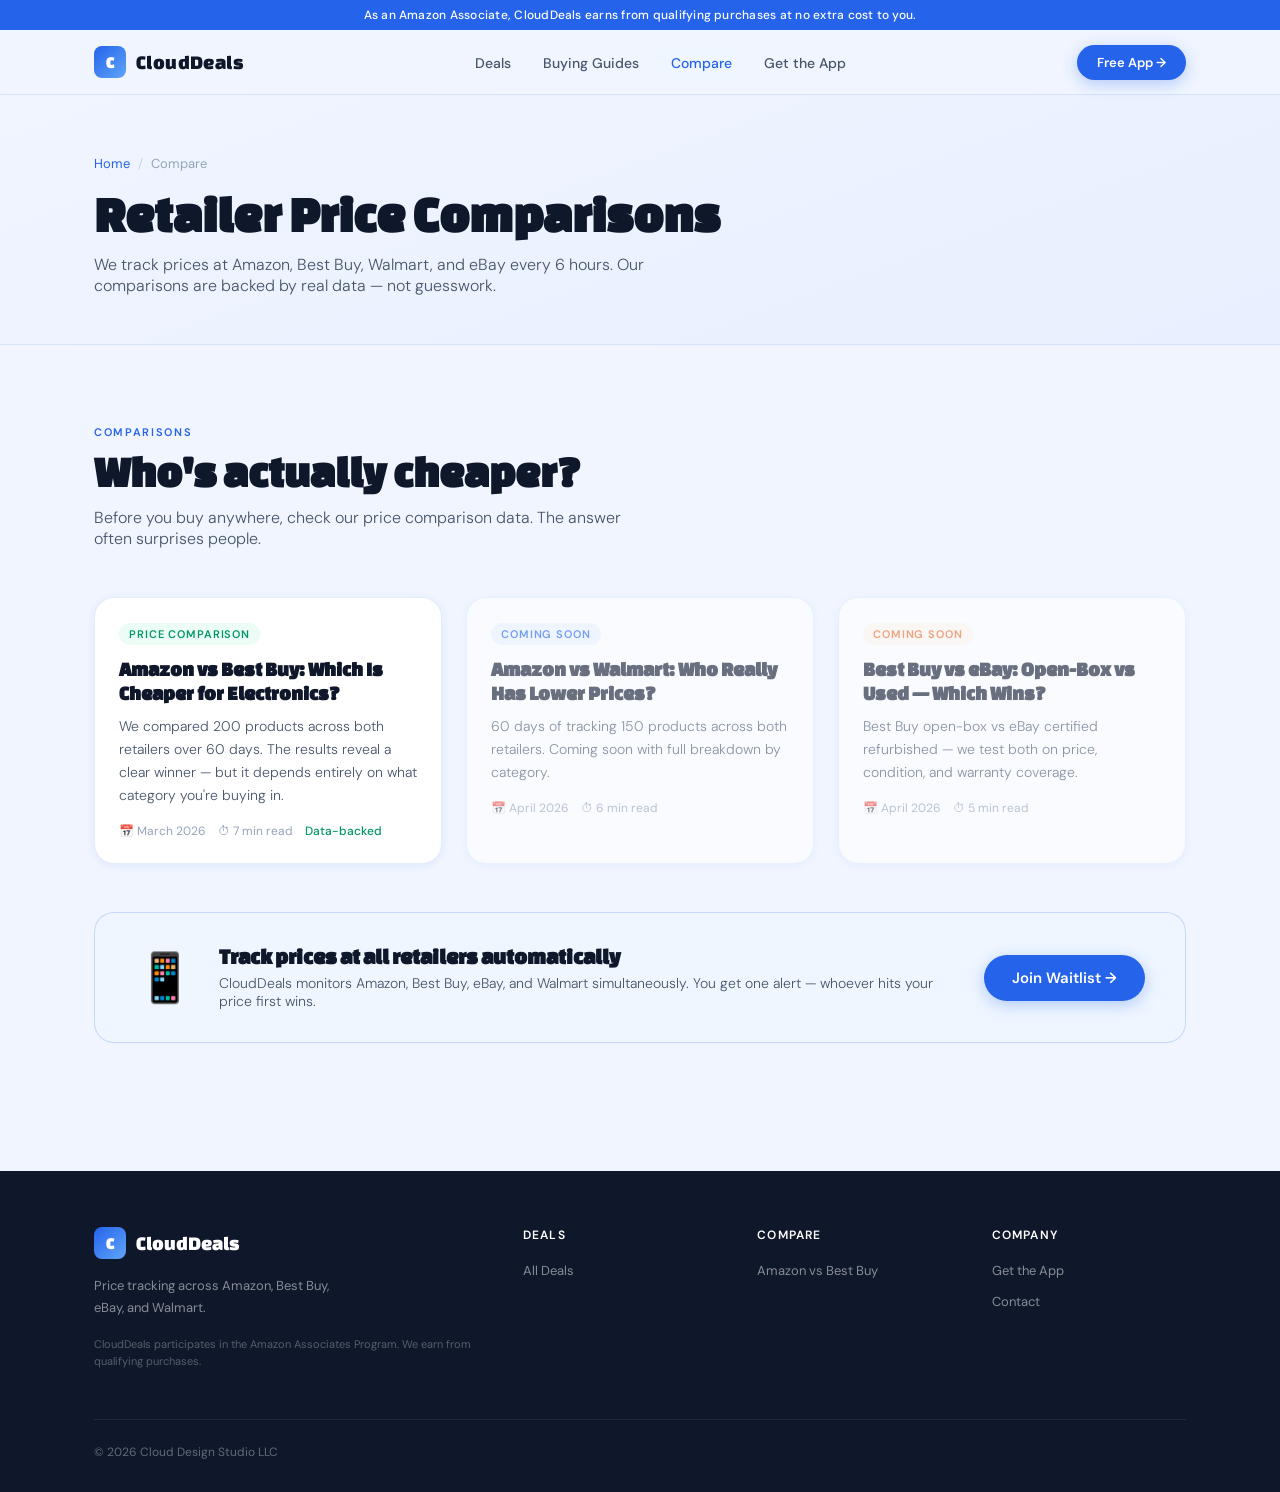
==== compare/index.html @ f7f320bc "Add initial price comparison page layout" ====
<!DOCTYPE html>
<html lang="en">
<head>
<meta charset="UTF-8">
<meta name="viewport" content="width=device-width, initial-scale=1.0">
<meta name="referrer" content="no-referrer-when-downgrade">
<title>Price Comparisons — Amazon vs Best Buy vs Walmart | CloudDeals</title>
<meta name="description" content="Data-driven price comparisons across Amazon, Best Buy, Walmart and eBay. Find out which retailer is actually cheaper for electronics, smart home, and more.">
<link rel="canonical" href="https://clouddeals.com/compare/">
<link rel="stylesheet" href="../assets/css/style.css">
<style>.reveal{opacity:0;transform:translateY(20px);transition:opacity .6s ease,transform .6s ease}.reveal.revealed{opacity:1;transform:translateY(0)}</style>
</head>
<body>
<div class="affiliate-bar">As an Amazon Associate, CloudDeals earns from qualifying purchases at no extra cost to you.</div>
<nav class="nav">
  <div class="container nav-inner">
    <a href="../" class="nav-logo"><div class="nav-logo-icon">C</div>CloudDeals</a>
    <ul class="nav-links">
      <li><a href="../deals/">Deals</a></li>
      <li><a href="../guides/">Buying Guides</a></li>
      <li><a href="../compare/" class="active">Compare</a></li>
      <li><a href="../app/">Get the App</a></li>
    </ul>
    <a href="../app/" class="btn btn-primary btn-sm">Free App →</a>
  </div>
</nav>

<div class="page-hero">
  <div class="container">
    <div class="breadcrumb"><a href="../">Home</a><span>/</span>Compare</div>
    <h1>Retailer Price Comparisons</h1>
    <p>We track prices at Amazon, Best Buy, Walmart, and eBay every 6 hours. Our comparisons are backed by real data — not guesswork.</p>
  </div>
</div>

<section class="section">
  <div class="container">
    <div class="section-header reveal">
      <div class="section-eyebrow">Comparisons</div>
      <h2 class="section-title">Who's actually cheaper?</h2>
      <p class="section-sub">Before you buy anywhere, check our price comparison data. The answer often surprises people.</p>
    </div>
    <div class="article-grid">

      <a href="amazon-vs-best-buy.html" class="article-card reveal">
        <div class="article-card-body">
          <div class="article-card-tag"><span class="tag tag-green">Price Comparison</span></div>
          <h3 class="article-card-title">Amazon vs Best Buy: Which Is Cheaper for Electronics?</h3>
          <p class="article-card-excerpt">We compared 200 products across both retailers over 60 days. The results reveal a clear winner — but it depends entirely on what category you're buying in.</p>
          <div class="article-card-meta"><span>📅 March 2026</span><span>⏱ 7 min read</span><span style="color:var(--green);font-weight:500">Data-backed</span></div>
        </div>
      </a>

      <div class="article-card reveal" style="opacity:.6;cursor:default;">
        <div class="article-card-body">
          <div class="article-card-tag"><span class="tag tag-blue">Coming Soon</span></div>
          <h3 class="article-card-title">Amazon vs Walmart: Who Really Has Lower Prices?</h3>
          <p class="article-card-excerpt">60 days of tracking 150 products across both retailers. Coming soon with full breakdown by category.</p>
          <div class="article-card-meta"><span>📅 April 2026</span><span>⏱ 6 min read</span></div>
        </div>
      </div>

      <div class="article-card reveal" style="opacity:.6;cursor:default;">
        <div class="article-card-body">
          <div class="article-card-tag"><span class="tag tag-orange">Coming Soon</span></div>
          <h3 class="article-card-title">Best Buy vs eBay: Open-Box vs Used — Which Wins?</h3>
          <p class="article-card-excerpt">Best Buy open-box vs eBay certified refurbished — we test both on price, condition, and warranty coverage.</p>
          <div class="article-card-meta"><span>📅 April 2026</span><span>⏱ 5 min read</span></div>
        </div>
      </div>

    </div>

    <div class="app-banner reveal" style="margin-top:48px;">
      <div class="app-banner-icon">📱</div>
      <div class="app-banner-text">
        <h3>Track prices at all retailers automatically</h3>
        <p>CloudDeals monitors Amazon, Best Buy, eBay, and Walmart simultaneously. You get one alert — whoever hits your price first wins.</p>
      </div>
      <a href="../app/" class="btn btn-primary">Join Waitlist →</a>
    </div>
  </div>
</section>

<footer>
  <div class="container">
    <div class="footer-grid">
      <div><div class="footer-logo"><div class="nav-logo-icon">C</div>CloudDeals</div><p class="footer-desc">Price tracking across Amazon, Best Buy, eBay, and Walmart.</p><p class="footer-disclosure">CloudDeals participates in the Amazon Associates Program. We earn from qualifying purchases.</p></div>
      <div><div class="footer-heading">Deals</div><ul class="footer-links"><li><a href="../deals/">All Deals</a></li></ul></div>
      <div><div class="footer-heading">Compare</div><ul class="footer-links"><li><a href="amazon-vs-best-buy.html">Amazon vs Best Buy</a></li></ul></div>
      <div><div class="footer-heading">Company</div><ul class="footer-links"><li><a href="../app/">Get the App</a></li><li><a href="mailto:info@cloudstudiodesign.com">Contact</a></li></ul></div>
    </div>
    <div class="footer-bottom"><span>© 2026 Cloud Design Studio LLC</span></div>
  </div>
</footer>
<script src="../assets/js/main.js"></script>
</body>
</html>
---- assets/css/style.css ----
/* ─────────────────────────────────────────────────
   CLOUDDEALS.COM  —  Global Stylesheet
   Light blue-white editorial theme
   Fonts: Changa One (display) + DM Sans (body)
───────────────────────────────────────────────── */

@import url('https://fonts.googleapis.com/css2?family=Changa+One:ital@0;1&family=DM+Sans:wght@300;400;500;600&display=swap');

:root {
  --bg:        #f0f5ff;
  --bg2:       #e8effe;
  --white:     #ffffff;
  --blue:      #2563eb;
  --blue2:     #1d4ed8;
  --blue-lt:   #eff6ff;
  --blue-mid:  #bfdbfe;
  --navy:      #0f172a;
  --slate:     #475569;
  --muted:     #94a3b8;
  --border:    rgba(37,99,235,.12);
  --border2:   rgba(37,99,235,.2);
  --green:     #059669;
  --green-lt:  #ecfdf5;
  --orange:    #ea6c2a;
  --orange-lt: #fff7ed;
  --red:       #dc2626;
  --shadow-sm: 0 2px 8px rgba(37,99,235,.08);
  --shadow-md: 0 8px 24px rgba(37,99,235,.12);
  --shadow-lg: 0 20px 60px rgba(37,99,235,.16);
  --ff-head:   'Changa One', Georgia, serif;
  --ff-body:   'DM Sans', system-ui, sans-serif;
  --radius:    12px;
  --radius-lg: 20px;
}

*, *::before, *::after { margin:0; padding:0; box-sizing:border-box; }
html { scroll-behavior:smooth; font-size:16px; }
body { font-family:var(--ff-body); background:var(--bg); color:var(--navy); overflow-x:hidden; }
img  { display:block; max-width:100%; }
a    { text-decoration:none; color:inherit; }

/* ─── UTILITY ─────────────────────────────────── */
.container { max-width:1140px; margin:0 auto; padding:0 24px; }
.section   { padding:80px 0; }
.section-sm{ padding:48px 0; }

.tag {
  display:inline-flex; align-items:center; gap:6px;
  font-family:var(--ff-body); font-size:11px; font-weight:600;
  letter-spacing:.08em; text-transform:uppercase;
  padding:4px 10px; border-radius:100px;
}
.tag-blue   { background:var(--blue-lt);  color:var(--blue); }
.tag-green  { background:var(--green-lt); color:var(--green); }
.tag-orange { background:var(--orange-lt);color:var(--orange); }

.btn {
  display:inline-flex; align-items:center; gap:8px;
  font-family:var(--ff-body); font-weight:600; font-size:15px;
  padding:13px 28px; border-radius:100px;
  border:none; cursor:pointer;
  transition:transform .15s, box-shadow .15s, background .15s;
}
.btn:hover { transform:translateY(-2px); }
.btn-primary {
  background:var(--blue); color:#fff;
  box-shadow:0 4px 16px rgba(37,99,235,.3);
}
.btn-primary:hover { background:var(--blue2); box-shadow:0 8px 24px rgba(37,99,235,.4); }
.btn-outline {
  background:transparent; color:var(--blue);
  border:1.5px solid var(--border2);
}
.btn-outline:hover { background:var(--blue-lt); border-color:var(--blue); }
.btn-sm { padding:9px 20px; font-size:13px; }

/* ─── NAV ─────────────────────────────────────── */
.nav {
  position:sticky; top:0; z-index:200;
  background:rgba(240,245,255,.92);
  backdrop-filter:blur(16px);
  border-bottom:1px solid var(--border);
}
.nav-inner {
  display:flex; align-items:center;
  justify-content:space-between;
  height:64px;
}
.nav-logo {
  display:flex; align-items:center; gap:10px;
  font-family:var(--ff-head); font-size:20px;
  color:var(--navy); letter-spacing:.02em;
}
.nav-logo-icon {
  width:32px; height:32px;
  background:linear-gradient(135deg, var(--blue), #60a5fa);
  border-radius:8px;
  display:flex; align-items:center; justify-content:center;
  font-size:16px; color:#fff; font-weight:700;
  flex-shrink:0;
}
.nav-links {
  display:flex; align-items:center; gap:4px;
  list-style:none;
}
.nav-links a {
  font-size:14px; font-weight:500; color:var(--slate);
  padding:8px 14px; border-radius:8px;
  transition:color .15s, background .15s;
}
.nav-links a:hover, .nav-links a.active {
  color:var(--blue); background:var(--blue-lt);
}
.nav-cta { margin-left:8px; }

/* ─── AFFILIATE BANNER ────────────────────────── */
.affiliate-bar {
  background:var(--blue); color:#fff;
  font-size:12px; font-weight:500;
  text-align:center; padding:7px 24px;
  letter-spacing:.02em;
}
.affiliate-bar a { color:#bfdbfe; text-decoration:underline; }

/* ─── HERO ────────────────────────────────────── */
.hero {
  padding:80px 0 60px;
  background:linear-gradient(160deg, #f0f5ff 0%, #e8effe 50%, #f0f5ff 100%);
  position:relative; overflow:hidden;
}
.hero::before {
  content:'';
  position:absolute; top:-200px; right:-200px;
  width:600px; height:600px;
  background:radial-gradient(circle, rgba(37,99,235,.08) 0%, transparent 70%);
  pointer-events:none;
}
.hero-grid {
  display:grid; grid-template-columns:1fr 1fr;
  gap:64px; align-items:center;
}
.hero-eyebrow {
  display:inline-flex; align-items:center; gap:8px;
  font-size:12px; font-weight:600;
  letter-spacing:.1em; text-transform:uppercase;
  color:var(--blue); margin-bottom:20px;
}
.hero-eyebrow::before {
  content:''; width:24px; height:2px; background:var(--blue);
}
.hero h1 {
  font-family:var(--ff-head); font-size:clamp(40px,5vw,68px);
  line-height:1.0; letter-spacing:-.01em;
  color:var(--navy); margin-bottom:20px;
}
.hero h1 em { font-style:italic; color:var(--blue); }
.hero-sub {
  font-size:17px; line-height:1.65;
  color:var(--slate); font-weight:300;
  max-width:480px; margin-bottom:36px;
}
.hero-actions { display:flex; gap:12px; flex-wrap:wrap; }
.hero-stats {
  display:flex; gap:32px; margin-top:40px;
  padding-top:32px;
  border-top:1px solid var(--border);
}
.hero-stat-num {
  font-family:var(--ff-head); font-size:28px;
  color:var(--blue); line-height:1;
}
.hero-stat-label {
  font-size:12px; color:var(--muted);
  margin-top:4px;
}

/* Hero right: deal preview */
.hero-deal-preview {
  background:var(--white);
  border-radius:var(--radius-lg);
  box-shadow:var(--shadow-lg);
  overflow:hidden;
  border:1px solid var(--border);
}
.preview-header {
  background:var(--blue); color:#fff;
  padding:14px 20px;
  display:flex; align-items:center; justify-content:space-between;
  font-size:13px; font-weight:600; letter-spacing:.04em;
}
.preview-dot { width:8px; height:8px; border-radius:50%; background:rgba(255,255,255,.5); }
.preview-dots { display:flex; gap:6px; }
.preview-item {
  display:flex; align-items:center; gap:16px;
  padding:16px 20px;
  border-bottom:1px solid var(--border);
  transition:background .15s;
}
.preview-item:last-child { border-bottom:none; }
.preview-item:hover { background:var(--blue-lt); }
.preview-img {
  width:52px; height:52px; border-radius:8px;
  background:var(--bg2);
  object-fit:contain; padding:4px;
  flex-shrink:0;
}
.preview-name {
  font-size:13px; font-weight:500; color:var(--navy);
  line-height:1.3; flex:1;
}
.preview-price {
  font-family:var(--ff-head); font-size:16px;
  color:var(--blue); white-space:nowrap;
}
.preview-tag {
  font-size:10px; color:var(--green);
  font-weight:600; white-space:nowrap;
}

/* ─── DEAL CARD ───────────────────────────────── */
.deal-grid {
  display:grid;
  grid-template-columns:repeat(auto-fill, minmax(280px,1fr));
  gap:20px;
}
.deal-card {
  background:var(--white);
  border:1px solid var(--border);
  border-radius:var(--radius-lg);
  overflow:hidden;
  display:flex; flex-direction:column;
  transition:transform .25s, box-shadow .25s, border-color .25s;
  text-decoration:none; color:inherit;
  box-shadow:var(--shadow-sm);
}
.deal-card:hover {
  transform:translateY(-5px);
  box-shadow:var(--shadow-lg);
  border-color:var(--border2);
}
.deal-card-img {
  width:100%; height:200px;
  background:var(--bg2);
  object-fit:contain; padding:20px;
  transition:transform .3s;
}
.deal-card:hover .deal-card-img { transform:scale(1.03); }
.deal-card-body { padding:20px; flex:1; display:flex; flex-direction:column; }
.deal-card-tag { margin-bottom:10px; }
.deal-card-name {
  font-size:15px; font-weight:500;
  color:var(--navy); line-height:1.4;
  flex:1; margin-bottom:12px;
}
.deal-card-retailer {
  font-size:12px; color:var(--muted);
  margin-bottom:16px;
  display:flex; align-items:center; gap:6px;
}
.deal-card-retailer::before {
  content:''; width:12px; height:2px;
  background:var(--blue); opacity:.5;
}
.deal-card-footer {
  display:flex; align-items:center;
  justify-content:space-between;
  padding-top:16px;
  border-top:1px solid var(--border);
}
.deal-price {
  font-family:var(--ff-head); font-size:24px; color:var(--blue);
}
.deal-was {
  font-size:12px; color:var(--muted);
  text-decoration:line-through; margin-left:6px;
}
.deal-btn {
  font-size:13px; font-weight:600;
  background:var(--blue); color:#fff;
  padding:9px 18px; border-radius:100px;
  transition:background .15s, transform .15s;
  white-space:nowrap;
}
.deal-card:hover .deal-btn { background:var(--blue2); transform:scale(1.03); }

/* ─── SECTION HEADER ──────────────────────────── */
.section-header { margin-bottom:48px; }
.section-eyebrow {
  font-size:11px; font-weight:600;
  letter-spacing:.15em; text-transform:uppercase;
  color:var(--blue); margin-bottom:10px;
}
.section-title {
  font-family:var(--ff-head);
  font-size:clamp(28px,3.5vw,44px);
  color:var(--navy); line-height:1.05;
}
.section-sub {
  font-size:16px; color:var(--slate);
  font-weight:300; margin-top:12px;
  max-width:560px;
}

/* ─── HOW IT WORKS ────────────────────────────── */
.hiw-steps {
  display:grid;
  grid-template-columns:repeat(3,1fr);
  gap:32px;
}
.hiw-step {
  background:var(--white);
  border:1px solid var(--border);
  border-radius:var(--radius-lg);
  padding:36px 28px;
  box-shadow:var(--shadow-sm);
  position:relative;
  transition:transform .25s, box-shadow .25s;
}
.hiw-step:hover { transform:translateY(-4px); box-shadow:var(--shadow-md); }
.hiw-num {
  font-family:var(--ff-head); font-size:64px;
  color:var(--border2); line-height:1;
  margin-bottom:16px;
}
.hiw-icon { font-size:32px; margin-bottom:16px; }
.hiw-step h3 {
  font-family:var(--ff-head); font-size:20px;
  color:var(--navy); margin-bottom:10px;
}
.hiw-step p { font-size:14px; line-height:1.7; color:var(--slate); font-weight:300; }

/* ─── ARTICLE CARD ────────────────────────────── */
.article-grid {
  display:grid;
  grid-template-columns:repeat(auto-fill, minmax(320px,1fr));
  gap:24px;
}
.article-card {
  background:var(--white);
  border:1px solid var(--border);
  border-radius:var(--radius-lg);
  overflow:hidden;
  box-shadow:var(--shadow-sm);
  transition:transform .25s, box-shadow .25s;
  text-decoration:none; color:inherit;
}
.article-card:hover { transform:translateY(-4px); box-shadow:var(--shadow-md); }
.article-card-body { padding:24px; }
.article-card-tag { margin-bottom:12px; }
.article-card-title {
  font-family:var(--ff-head); font-size:20px;
  color:var(--navy); line-height:1.2;
  margin-bottom:10px;
}
.article-card-excerpt {
  font-size:14px; line-height:1.65;
  color:var(--slate); font-weight:300;
  margin-bottom:16px;
}
.article-card-meta {
  font-size:12px; color:var(--muted);
  display:flex; align-items:center; gap:12px;
}
.article-card-meta span { display:flex; align-items:center; gap:4px; }

/* ─── EMAIL SIGNUP ────────────────────────────── */
.signup-box {
  background:linear-gradient(135deg, var(--blue) 0%, #1d4ed8 100%);
  border-radius:var(--radius-lg);
  padding:56px 48px;
  color:#fff;
  display:grid; grid-template-columns:1fr 1fr;
  gap:48px; align-items:center;
  position:relative; overflow:hidden;
}
.signup-box::before {
  content:'';
  position:absolute; right:-80px; top:-80px;
  width:320px; height:320px;
  border-radius:50%;
  background:rgba(255,255,255,.06);
  pointer-events:none;
}
.signup-box h2 {
  font-family:var(--ff-head); font-size:clamp(28px,3vw,40px);
  line-height:1.1; margin-bottom:12px;
}
.signup-box p { font-size:15px; opacity:.85; font-weight:300; line-height:1.6; }
.signup-form { display:flex; flex-direction:column; gap:10px; }
.signup-input {
  background:rgba(255,255,255,.15);
  border:1.5px solid rgba(255,255,255,.3);
  border-radius:100px;
  padding:14px 22px;
  font-family:var(--ff-body); font-size:15px;
  color:#fff; outline:none;
  transition:border-color .2s, background .2s;
}
.signup-input::placeholder { color:rgba(255,255,255,.6); }
.signup-input:focus { border-color:rgba(255,255,255,.7); background:rgba(255,255,255,.2); }
.signup-submit {
  background:#fff; color:var(--blue);
  border:none; border-radius:100px;
  padding:14px 28px;
  font-family:var(--ff-body); font-size:15px; font-weight:600;
  cursor:pointer;
  transition:transform .15s, box-shadow .15s;
}
.signup-submit:hover { transform:translateY(-2px); box-shadow:0 8px 24px rgba(0,0,0,.2); }
.signup-success {
  display:none; color:#fff;
  font-size:15px; font-weight:500;
  padding:14px 0;
}

/* ─── FOOTER ──────────────────────────────────── */
footer {
  background:var(--navy);
  color:rgba(255,255,255,.7);
  padding:56px 0 32px;
}
.footer-grid {
  display:grid;
  grid-template-columns:2fr 1fr 1fr 1fr;
  gap:40px;
  margin-bottom:48px;
}
.footer-logo {
  display:flex; align-items:center; gap:10px;
  font-family:var(--ff-head); font-size:20px;
  color:#fff; margin-bottom:16px;
}
.footer-desc {
  font-size:13px; line-height:1.7;
  color:rgba(255,255,255,.5);
  max-width:260px;
}
.footer-heading {
  font-size:12px; font-weight:600;
  letter-spacing:.1em; text-transform:uppercase;
  color:#fff; margin-bottom:16px;
}
.footer-links { list-style:none; display:flex; flex-direction:column; gap:10px; }
.footer-links a {
  font-size:13px; color:rgba(255,255,255,.5);
  transition:color .15s;
}
.footer-links a:hover { color:#fff; }
.footer-bottom {
  border-top:1px solid rgba(255,255,255,.08);
  padding-top:24px;
  display:flex; align-items:center;
  justify-content:space-between; flex-wrap:wrap; gap:12px;
  font-size:12px; color:rgba(255,255,255,.35);
}
.footer-disclosure {
  font-size:11px; color:rgba(255,255,255,.3);
  line-height:1.6; margin-top:16px;
}

/* ─── APP DOWNLOAD BANNER ─────────────────────── */
.app-banner {
  background:var(--blue-lt);
  border:1px solid var(--border2);
  border-radius:var(--radius-lg);
  padding:32px 40px;
  display:flex; align-items:center; gap:24px;
  margin:48px 0;
}
.app-banner-icon { font-size:48px; flex-shrink:0; }
.app-banner-text h3 {
  font-family:var(--ff-head); font-size:22px;
  color:var(--navy); margin-bottom:6px;
}
.app-banner-text p { font-size:14px; color:var(--slate); font-weight:300; }
.app-banner .btn { margin-left:auto; flex-shrink:0; }

/* ─── PAGE HERO (inner pages) ─────────────────── */
.page-hero {
  background:linear-gradient(160deg, var(--bg) 0%, var(--bg2) 100%);
  padding:60px 0 48px;
  border-bottom:1px solid var(--border);
}
.page-hero h1 {
  font-family:var(--ff-head);
  font-size:clamp(32px,4vw,52px);
  color:var(--navy); line-height:1.05;
  margin-bottom:12px;
}
.page-hero p {
  font-size:16px; color:var(--slate);
  font-weight:300; max-width:560px;
}
.breadcrumb {
  display:flex; align-items:center; gap:8px;
  font-size:13px; color:var(--muted);
  margin-bottom:16px;
}
.breadcrumb a { color:var(--blue); }
.breadcrumb span { opacity:.4; }

/* ─── ARTICLE PAGE ────────────────────────────── */
.article-layout {
  display:grid;
  grid-template-columns:1fr 320px;
  gap:48px; align-items:start;
}
.article-body h2 {
  font-family:var(--ff-head); font-size:28px;
  color:var(--navy); margin:40px 0 16px;
  line-height:1.1;
}
.article-body h3 {
  font-family:var(--ff-head); font-size:22px;
  color:var(--navy); margin:32px 0 12px;
}
.article-body p {
  font-size:16px; line-height:1.75;
  color:var(--slate); font-weight:300;
  margin-bottom:20px;
}
.article-body ul, .article-body ol {
  padding-left:24px; margin-bottom:20px;
}
.article-body li {
  font-size:16px; line-height:1.7;
  color:var(--slate); font-weight:300;
  margin-bottom:8px;
}
.article-body strong { color:var(--navy); font-weight:600; }
.article-callout {
  background:var(--blue-lt);
  border-left:4px solid var(--blue);
  border-radius:0 var(--radius) var(--radius) 0;
  padding:20px 24px; margin:32px 0;
  font-size:15px; color:var(--navy);
  font-weight:400; line-height:1.6;
}
.sidebar { position:sticky; top:88px; }
.sidebar-card {
  background:var(--white);
  border:1px solid var(--border);
  border-radius:var(--radius-lg);
  padding:24px;
  box-shadow:var(--shadow-sm);
  margin-bottom:20px;
}
.sidebar-card h4 {
  font-family:var(--ff-head); font-size:16px;
  color:var(--navy); margin-bottom:16px;
}

/* ─── PRODUCT TABLE ───────────────────────────── */
.product-table {
  width:100%; border-collapse:collapse;
  margin:32px 0; font-size:14px;
}
.product-table th {
  background:var(--blue); color:#fff;
  padding:12px 16px; text-align:left;
  font-weight:600; font-size:12px;
  letter-spacing:.06em; text-transform:uppercase;
}
.product-table td {
  padding:14px 16px;
  border-bottom:1px solid var(--border);
  color:var(--slate); vertical-align:middle;
}
.product-table tr:nth-child(even) td { background:var(--bg2); }
.product-table tr:hover td { background:var(--blue-lt); }
.product-table .price-col {
  font-family:var(--ff-head); font-size:18px;
  color:var(--blue); font-weight:700;
}
.product-table .buy-link {
  display:inline-block;
  background:var(--blue); color:#fff;
  padding:7px 16px; border-radius:100px;
  font-size:12px; font-weight:600;
  transition:background .15s;
}
.product-table .buy-link:hover { background:var(--blue2); }

/* ─── RESPONSIVE ──────────────────────────────── */
@media (max-width:1024px) {
  .hero-grid { grid-template-columns:1fr; gap:40px; }
  .footer-grid { grid-template-columns:1fr 1fr; }
  .hiw-steps { grid-template-columns:1fr; }
  .article-layout { grid-template-columns:1fr; }
  .sidebar { position:static; }
}
@media (max-width:768px) {
  .section { padding:56px 0; }
  .nav-links { display:none; }
  .signup-box { grid-template-columns:1fr; padding:36px 28px; }
  .hero-stats { flex-wrap:wrap; gap:20px; }
  .app-banner { flex-direction:column; text-align:center; }
  .app-banner .btn { margin-left:0; }
  .footer-grid { grid-template-columns:1fr; gap:32px; }
  .footer-bottom { flex-direction:column; text-align:center; }
}
@media (max-width:480px) {
  .hero { padding:60px 0 40px; }
  .deal-grid { grid-template-columns:1fr; }
  .article-grid { grid-template-columns:1fr; }
}
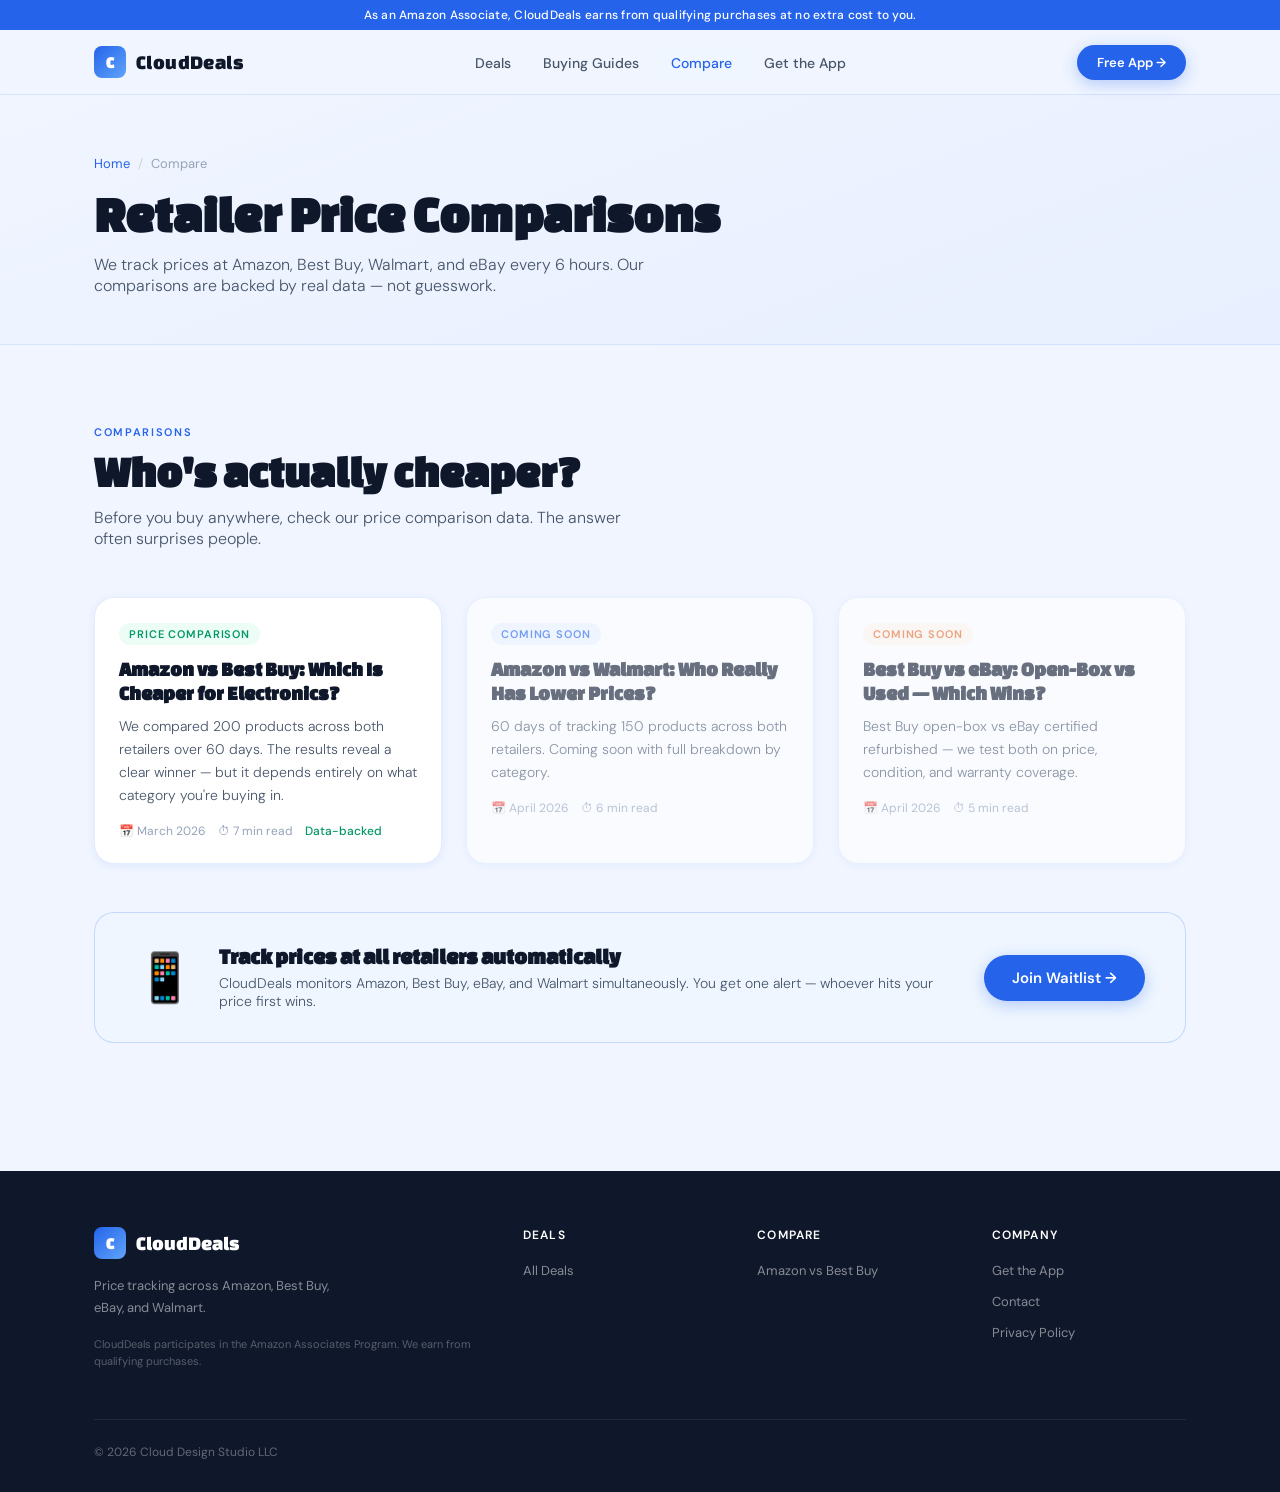
==== commit 898e6fb7: "Add Privacy Policy link to footer" ====
--- a/compare/index.html
+++ b/compare/index.html
@@ -88,7 +88,7 @@
       <div><div class="footer-logo"><div class="nav-logo-icon">C</div>CloudDeals</div><p class="footer-desc">Price tracking across Amazon, Best Buy, eBay, and Walmart.</p><p class="footer-disclosure">CloudDeals participates in the Amazon Associates Program. We earn from qualifying purchases.</p></div>
       <div><div class="footer-heading">Deals</div><ul class="footer-links"><li><a href="../deals/">All Deals</a></li></ul></div>
       <div><div class="footer-heading">Compare</div><ul class="footer-links"><li><a href="amazon-vs-best-buy.html">Amazon vs Best Buy</a></li></ul></div>
-      <div><div class="footer-heading">Company</div><ul class="footer-links"><li><a href="../app/">Get the App</a></li><li><a href="mailto:info@cloudstudiodesign.com">Contact</a></li></ul></div>
+      <div><div class="footer-heading">Company</div><ul class="footer-links"><li><a href="../app/">Get the App</a></li><li><a href="mailto:info@cloudstudiodesign.com">Contact</a></li><li><a href="../privacy.html">Privacy Policy</a></li></ul></div>
     </div>
     <div class="footer-bottom"><span>© 2026 Cloud Design Studio LLC</span></div>
   </div>
